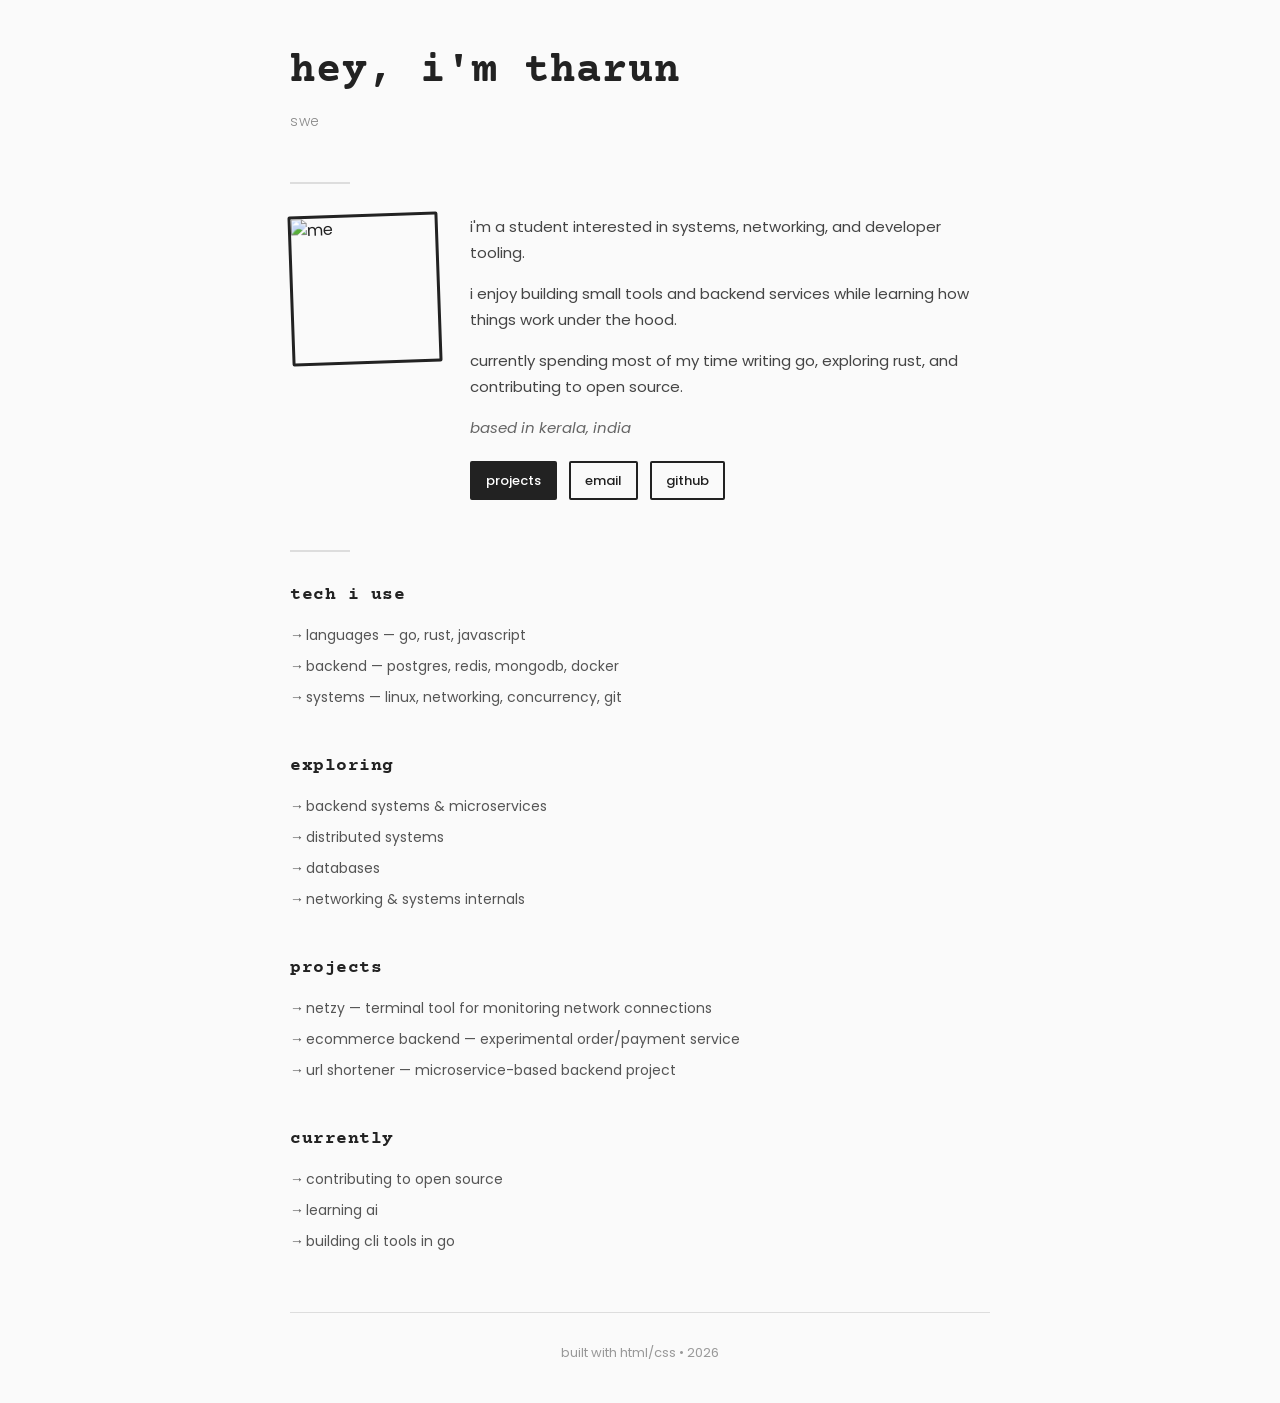
==== index.html @ 9171c6e1 "add gh link" ====
<!DOCTYPE html>
<html lang="en">

<head>
    <meta charset="UTF-8">
    <meta name="viewport" content="width=device-width, initial-scale=1.0">
    <title>yo</title>
    <link rel="preconnect" href="https://fonts.googleapis.com">
    <link rel="preconnect" href="https://fonts.gstatic.com" crossorigin>
    <link
        href="https://fonts.googleapis.com/css2?family=Courier+Prime:wght@400;700&family=Poppins:wght@300;400;600&display=swap"
        rel="stylesheet">
    <style>
        * {
            margin: 0;
            padding: 0;
            box-sizing: border-box;
        }

        body {
            font-family: 'Poppins', sans-serif;
            background-color: #fafafa;
            color: #222;
            padding: 40px 20px;
            line-height: 1.5;
        }

        .wrapper {
            max-width: 700px;
            margin: 0 auto;
        }

        .header {
            margin-bottom: 50px;
        }

        h1 {
            font-size: 42px;
            font-weight: 600;
            margin-bottom: 8px;
            font-family: 'Courier Prime', monospace;
            letter-spacing: 1px;
        }

        .tagline {
            font-size: 14px;
            color: #888;
            font-weight: 300;
            letter-spacing: 0.5px;
        }

        .divider {
            width: 60px;
            height: 2px;
            background-color: #ddd;
            margin: 30px 0;
        }

        .profile-section {
            display: flex;
            gap: 30px;
            align-items: flex-start;
            margin-bottom: 50px;
            flex-wrap: wrap;
        }

        .profile-image {
            width: 150px;
            height: 150px;
            flex-shrink: 0;
            border-radius: 2px;
            overflow: hidden;
            border: 3px solid #222;
            transform: rotate(-2deg);
        }

        .profile-image img {
            width: 100%;
            height: 100%;
            object-fit: cover;
        }

        .bio {
            flex: 1;
            min-width: 250px;
        }

        .bio p {
            font-size: 15px;
            margin-bottom: 16px;
            color: #444;
            line-height: 1.7;
        }

        .bio p strong {
            font-weight: 600;
        }

        .bio p em {
            font-style: italic;
            color: #666;
        }

        .links {
            display: flex;
            gap: 12px;
            flex-wrap: wrap;
            margin-top: 20px;
        }

        .links a {
            display: inline-block;
            padding: 8px 14px;
            background-color: #222;
            color: white;
            text-decoration: none;
            font-size: 13px;
            border-radius: 2px;
            transition: all 0.2s ease;
            font-weight: 500;
            border: 2px solid #222;
        }

        .links a:hover {
            background-color: transparent;
            color: #222;
        }

        .links a.secondary {
            background-color: transparent;
            color: #222;
        }

        .links a.secondary:hover {
            background-color: #222;
            color: white;
        }

        .section {
            margin-bottom: 45px;
        }

        .section-title {
            font-size: 18px;
            font-weight: 600;
            margin-bottom: 16px;
            font-family: 'Courier Prime', monospace;
            letter-spacing: 0.5px;
        }

        .list-item {
            font-size: 14px;
            margin-bottom: 10px;
            color: #555;
            padding-left: 16px;
            position: relative;
        }

        .list-item:before {
            content: "→";
            position: absolute;
            left: 0;
        }

        footer {
            margin-top: 60px;
            padding-top: 30px;
            border-top: 1px solid #ddd;
            text-align: center;
            font-size: 13px;
            color: #999;
        }

        @media (max-width: 600px) {
            h1 {
                font-size: 32px;
            }

            .profile-section {
                flex-direction: column;
                gap: 20px;
            }

            .profile-image {
                width: 120px;
                height: 120px;
            }

            body {
                padding: 30px 16px;
            }
        }
    </style>
</head>

<body>
    <div class="wrapper">
        <div class="header">
            <h1>hey, i'm tharun</h1>
            <div class="tagline">swe</div>
        </div>

        <div class="divider"></div>

        <div class="profile-section">
            <div class="profile-image">
                <img src="https://plus.unsplash.com/premium_photo-1772591032220-140b63612d67?w=200&h=200&fit=crop&auto=format&q=80"
                    alt="me">
            </div>

            <div class="bio">
                <p>i'm a student interested in systems, networking, and developer tooling.</p>
                <p>i enjoy building small tools and backend services while learning how things work under the hood.</p>
                <p>currently spending most of my time writing go, exploring rust, and contributing to open source.</p>

                <p><em>based in kerala, india</em></p>

                <div class="links">
                    <a href="#projects">projects</a>
                    <a href="#contact" class="secondary">email</a>
                    <a href="https://github.com/tharunn0" class="secondary">github</a>
                </div>
            </div>
        </div>

        <div class="divider"></div>

        <div class="section">
            <div class="section-title">tech i use</div>
            <div class="list-item">languages — go, rust, javascript</div>
            <div class="list-item">backend — postgres, redis, mongodb, docker</div>
            <div class="list-item">systems — linux, networking, concurrency, git</div>
        </div>

        <div class="section">
            <div class="section-title">exploring</div>
            <div class="list-item">backend systems & microservices</div>
            <div class="list-item">distributed systems</div>
            <div class="list-item">databases</div>
            <div class="list-item">networking & systems internals</div>
        </div>

        <div class="section">
            <div class="section-title">projects</div>
            <div class="list-item">netzy — terminal tool for monitoring network connections</div>
            <div class="list-item">ecommerce backend — experimental order/payment service</div>
            <div class="list-item">url shortener — microservice-based backend project</div>
        </div>

        <div class="section">
            <div class="section-title">currently</div>
            <div class="list-item">contributing to open source</div>
            <div class="list-item">learning ai</div>
            <div class="list-item">building cli tools in go</div>
        </div>

        <footer>
            <p>built with html/css • 2026</p>
        </footer>
    </div>
</body>

</html>
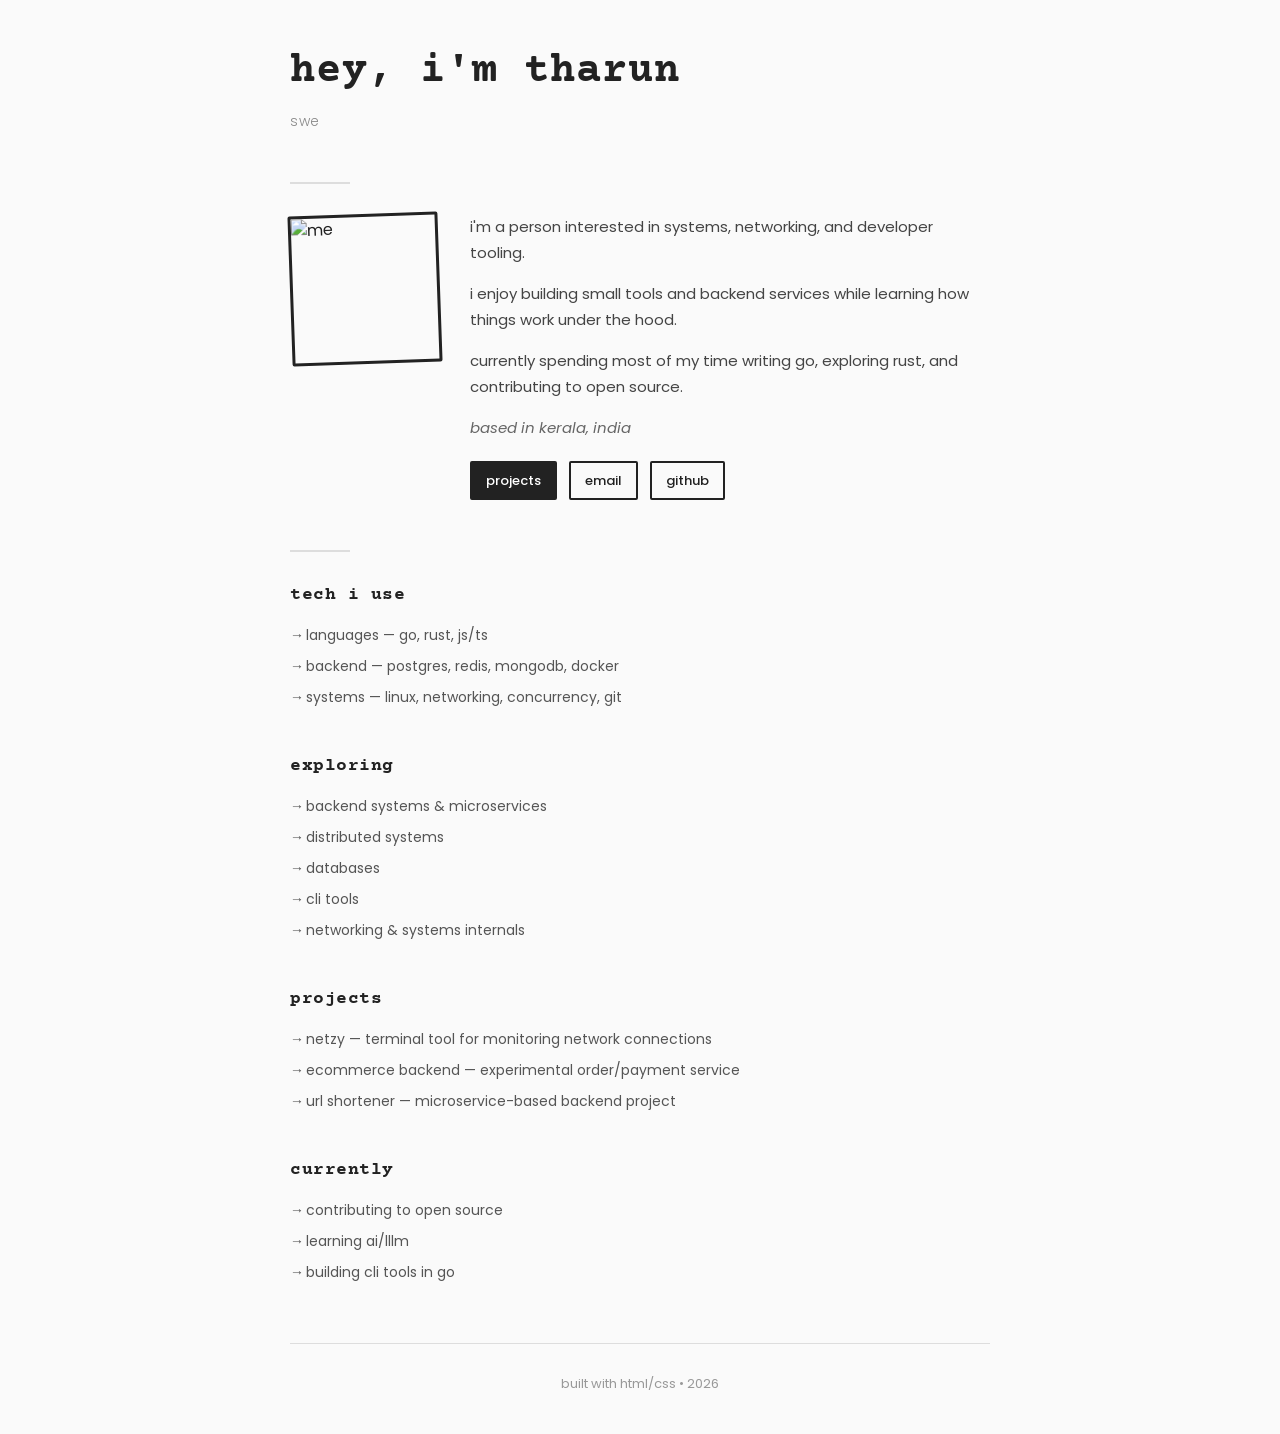
==== commit 68aec7cf: "Update profile details in index.html" ====
--- a/index.html
+++ b/index.html
@@ -4,7 +4,7 @@
 <head>
     <meta charset="UTF-8">
     <meta name="viewport" content="width=device-width, initial-scale=1.0">
-    <title>yo</title>
+    <title>Profile</title>
     <link rel="preconnect" href="https://fonts.googleapis.com">
     <link rel="preconnect" href="https://fonts.gstatic.com" crossorigin>
     <link
@@ -209,7 +209,7 @@
             </div>
 
             <div class="bio">
-                <p>i'm a student interested in systems, networking, and developer tooling.</p>
+                <p>i'm a person interested in systems, networking, and developer tooling.</p>
                 <p>i enjoy building small tools and backend services while learning how things work under the hood.</p>
                 <p>currently spending most of my time writing go, exploring rust, and contributing to open source.</p>
 
@@ -218,7 +218,12 @@
                 <div class="links">
                     <a href="#projects">projects</a>
                     <a href="#contact" class="secondary">email</a>
-                    <a href="https://github.com/tharunn0" class="secondary">github</a>
+                    <a href="https://github.com/tharunn0"
+                       class="secondary"
+                       target="_blank"
+                       rel="noopener noreferrer">
+                       github
+                    </a>
                 </div>
             </div>
         </div>
@@ -227,7 +232,7 @@
 
         <div class="section">
             <div class="section-title">tech i use</div>
-            <div class="list-item">languages — go, rust, javascript</div>
+            <div class="list-item">languages — go, rust, js/ts</div>
             <div class="list-item">backend — postgres, redis, mongodb, docker</div>
             <div class="list-item">systems — linux, networking, concurrency, git</div>
         </div>
@@ -237,6 +242,7 @@
             <div class="list-item">backend systems & microservices</div>
             <div class="list-item">distributed systems</div>
             <div class="list-item">databases</div>
+            <div class="list-item">cli tools</div>
             <div class="list-item">networking & systems internals</div>
         </div>
 
@@ -250,7 +256,7 @@
         <div class="section">
             <div class="section-title">currently</div>
             <div class="list-item">contributing to open source</div>
-            <div class="list-item">learning ai</div>
+            <div class="list-item">learning ai/lllm</div>
             <div class="list-item">building cli tools in go</div>
         </div>
 
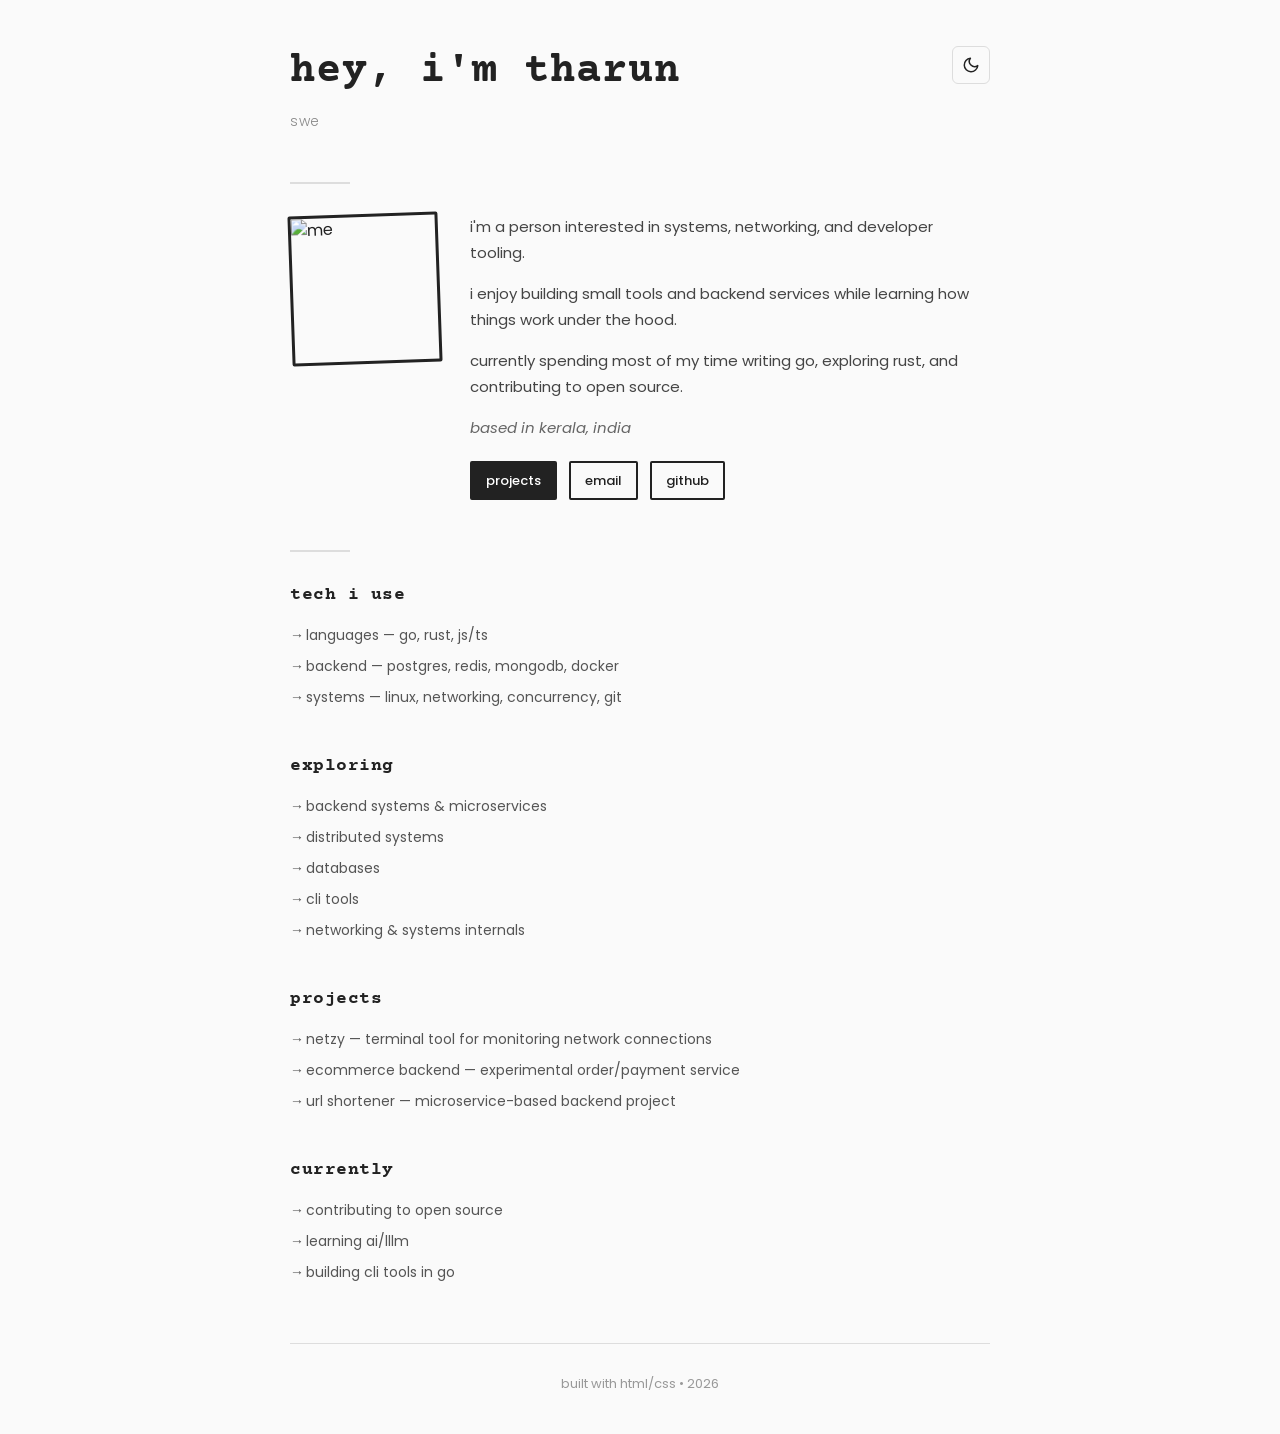
==== commit b7876324: "feat: implement dark mode support with a toggle button and external CSS file" ====
--- a/index.html
+++ b/index.html
@@ -10,194 +10,45 @@
     <link
         href="https://fonts.googleapis.com/css2?family=Courier+Prime:wght@400;700&family=Poppins:wght@300;400;600&display=swap"
         rel="stylesheet">
-    <style>
-        * {
-            margin: 0;
-            padding: 0;
-            box-sizing: border-box;
+    <link rel="stylesheet" href="styles.css">
+    <script>
+        // Inline script to prevent theme flash (FOUC)
+        const savedTheme = localStorage.getItem('theme');
+        const systemPrefersDark = window.matchMedia('(prefers-color-scheme: dark)').matches;
+        
+        if (savedTheme === 'dark' || (!savedTheme && systemPrefersDark)) {
+            document.documentElement.setAttribute('data-theme', 'dark');
+        } else {
+            document.documentElement.setAttribute('data-theme', 'light');
         }
-
-        body {
-            font-family: 'Poppins', sans-serif;
-            background-color: #fafafa;
-            color: #222;
-            padding: 40px 20px;
-            line-height: 1.5;
-        }
-
-        .wrapper {
-            max-width: 700px;
-            margin: 0 auto;
-        }
-
-        .header {
-            margin-bottom: 50px;
-        }
-
-        h1 {
-            font-size: 42px;
-            font-weight: 600;
-            margin-bottom: 8px;
-            font-family: 'Courier Prime', monospace;
-            letter-spacing: 1px;
-        }
-
-        .tagline {
-            font-size: 14px;
-            color: #888;
-            font-weight: 300;
-            letter-spacing: 0.5px;
-        }
-
-        .divider {
-            width: 60px;
-            height: 2px;
-            background-color: #ddd;
-            margin: 30px 0;
-        }
-
-        .profile-section {
-            display: flex;
-            gap: 30px;
-            align-items: flex-start;
-            margin-bottom: 50px;
-            flex-wrap: wrap;
-        }
-
-        .profile-image {
-            width: 150px;
-            height: 150px;
-            flex-shrink: 0;
-            border-radius: 2px;
-            overflow: hidden;
-            border: 3px solid #222;
-            transform: rotate(-2deg);
-        }
-
-        .profile-image img {
-            width: 100%;
-            height: 100%;
-            object-fit: cover;
-        }
-
-        .bio {
-            flex: 1;
-            min-width: 250px;
-        }
-
-        .bio p {
-            font-size: 15px;
-            margin-bottom: 16px;
-            color: #444;
-            line-height: 1.7;
-        }
-
-        .bio p strong {
-            font-weight: 600;
-        }
-
-        .bio p em {
-            font-style: italic;
-            color: #666;
-        }
-
-        .links {
-            display: flex;
-            gap: 12px;
-            flex-wrap: wrap;
-            margin-top: 20px;
-        }
-
-        .links a {
-            display: inline-block;
-            padding: 8px 14px;
-            background-color: #222;
-            color: white;
-            text-decoration: none;
-            font-size: 13px;
-            border-radius: 2px;
-            transition: all 0.2s ease;
-            font-weight: 500;
-            border: 2px solid #222;
-        }
-
-        .links a:hover {
-            background-color: transparent;
-            color: #222;
-        }
-
-        .links a.secondary {
-            background-color: transparent;
-            color: #222;
-        }
-
-        .links a.secondary:hover {
-            background-color: #222;
-            color: white;
-        }
-
-        .section {
-            margin-bottom: 45px;
-        }
-
-        .section-title {
-            font-size: 18px;
-            font-weight: 600;
-            margin-bottom: 16px;
-            font-family: 'Courier Prime', monospace;
-            letter-spacing: 0.5px;
-        }
-
-        .list-item {
-            font-size: 14px;
-            margin-bottom: 10px;
-            color: #555;
-            padding-left: 16px;
-            position: relative;
-        }
-
-        .list-item:before {
-            content: "→";
-            position: absolute;
-            left: 0;
-        }
-
-        footer {
-            margin-top: 60px;
-            padding-top: 30px;
-            border-top: 1px solid #ddd;
-            text-align: center;
-            font-size: 13px;
-            color: #999;
-        }
-
-        @media (max-width: 600px) {
-            h1 {
-                font-size: 32px;
-            }
-
-            .profile-section {
-                flex-direction: column;
-                gap: 20px;
-            }
-
-            .profile-image {
-                width: 120px;
-                height: 120px;
-            }
-
-            body {
-                padding: 30px 16px;
-            }
-        }
-    </style>
+    </script>
 </head>
 
 <body>
     <div class="wrapper">
         <div class="header">
-            <h1>hey, i'm tharun</h1>
-            <div class="tagline">swe</div>
+            <div class="header-text">
+                <h1>hey, i'm tharun</h1>
+                <div class="tagline">swe</div>
+            </div>
+            <button id="theme-toggle" class="theme-toggle" aria-label="Toggle theme">
+                <!-- Moon icon (shows in light mode) -->
+                <svg class="moon-icon" xmlns="http://www.w3.org/2000/svg" viewBox="0 0 24 24">
+                    <path d="M21 12.79A9 9 0 1 1 11.21 3 7 7 0 0 0 21 12.79z"></path>
+                </svg>
+                <!-- Sun icon (shows in dark mode) -->
+                <svg class="sun-icon" xmlns="http://www.w3.org/2000/svg" viewBox="0 0 24 24">
+                    <circle cx="12" cy="12" r="5"></circle>
+                    <line x1="12" y1="1" x2="12" y2="3"></line>
+                    <line x1="12" y1="21" x2="12" y2="23"></line>
+                    <line x1="4.22" y1="4.22" x2="5.64" y2="5.64"></line>
+                    <line x1="18.36" y1="18.36" x2="19.78" y2="19.78"></line>
+                    <line x1="1" y1="12" x2="3" y2="12"></line>
+                    <line x1="21" y1="12" x2="23" y2="12"></line>
+                    <line x1="4.22" y1="19.78" x2="5.64" y2="18.36"></line>
+                    <line x1="18.36" y1="5.64" x2="19.78" y2="4.22"></line>
+                </svg>
+            </button>
         </div>
 
         <div class="divider"></div>
@@ -264,6 +115,19 @@
             <p>built with html/css • 2026</p>
         </footer>
     </div>
+    <script>
+        document.addEventListener('DOMContentLoaded', () => {
+            const themeToggleBtn = document.getElementById('theme-toggle');
+            
+            themeToggleBtn.addEventListener('click', () => {
+                const currentTheme = document.documentElement.getAttribute('data-theme');
+                const newTheme = currentTheme === 'dark' ? 'light' : 'dark';
+                
+                document.documentElement.setAttribute('data-theme', newTheme);
+                localStorage.setItem('theme', newTheme);
+            });
+        });
+    </script>
 </body>
 
 </html>
--- a/styles.css
+++ b/styles.css
@@ -0,0 +1,272 @@
+:root {
+    --bg-color: #fafafa;
+    --text-color: #222222;
+    --text-muted: #888888;
+    --text-secondary: #444444;
+    --text-italic: #666666;
+    --border-color: #dddddd;
+    --list-item-color: #555555;
+    --footer-text: #999999;
+    --button-bg: #222222;
+    --button-text: #ffffff;
+    --transition-speed: 0.3s;
+}
+
+[data-theme="dark"] {
+    --bg-color: #0e1117;
+    --text-color: #f3f4f6;
+    --text-muted: #9ca3af;
+    --text-secondary: #d1d5db;
+    --text-italic: #9ca3af;
+    --border-color: #2d3139;
+    --list-item-color: #9ca3af;
+    --footer-text: #6b7280;
+    --button-bg: #f3f4f6;
+    --button-text: #0e1117;
+}
+
+* {
+    margin: 0;
+    padding: 0;
+    box-sizing: border-box;
+    transition: background-color var(--transition-speed) ease, 
+                border-color var(--transition-speed) ease, 
+                color var(--transition-speed) ease;
+}
+
+body {
+    font-family: 'Poppins', sans-serif;
+    background-color: var(--bg-color);
+    color: var(--text-color);
+    padding: 40px 20px;
+    line-height: 1.5;
+}
+
+.wrapper {
+    max-width: 700px;
+    margin: 0 auto;
+}
+
+.header {
+    margin-bottom: 50px;
+    display: flex;
+    justify-content: space-between;
+    align-items: flex-start;
+    gap: 20px;
+}
+
+h1 {
+    font-size: 42px;
+    font-weight: 600;
+    margin-bottom: 8px;
+    font-family: 'Courier Prime', monospace;
+    letter-spacing: 1px;
+}
+
+.tagline {
+    font-size: 14px;
+    color: var(--text-muted);
+    font-weight: 300;
+    letter-spacing: 0.5px;
+}
+
+/* Theme Toggle Button */
+.theme-toggle {
+    background: transparent;
+    border: 1px solid var(--border-color);
+    color: var(--text-color);
+    width: 38px;
+    height: 38px;
+    border-radius: 6px;
+    display: flex;
+    align-items: center;
+    justify-content: center;
+    cursor: pointer;
+    transition: all var(--transition-speed) ease;
+    padding: 0;
+    flex-shrink: 0;
+    margin-top: 6px;
+}
+
+.theme-toggle:hover {
+    background-color: var(--border-color);
+    color: var(--text-color);
+    transform: translateY(-1px);
+}
+
+.theme-toggle:active {
+    transform: translateY(0);
+}
+
+.theme-toggle svg {
+    width: 18px;
+    height: 18px;
+    fill: none;
+    stroke: currentColor;
+    stroke-width: 2;
+    stroke-linecap: round;
+    stroke-linejoin: round;
+    transition: transform 0.5s cubic-bezier(0.4, 0, 0.2, 1);
+}
+
+/* Toggle icon visibility depending on theme */
+html[data-theme="dark"] .theme-toggle .moon-icon {
+    display: none;
+}
+
+html:not([data-theme="dark"]) .theme-toggle .sun-icon {
+    display: none;
+}
+
+.theme-toggle:hover svg {
+    transform: rotate(15deg);
+}
+
+.divider {
+    width: 60px;
+    height: 2px;
+    background-color: var(--border-color);
+    margin: 30px 0;
+}
+
+.profile-section {
+    display: flex;
+    gap: 30px;
+    align-items: flex-start;
+    margin-bottom: 50px;
+    flex-wrap: wrap;
+}
+
+.profile-image {
+    width: 150px;
+    height: 150px;
+    flex-shrink: 0;
+    border-radius: 2px;
+    overflow: hidden;
+    border: 3px solid var(--text-color);
+    transform: rotate(-2deg);
+}
+
+.profile-image img {
+    width: 100%;
+    height: 100%;
+    object-fit: cover;
+}
+
+.bio {
+    flex: 1;
+    min-width: 250px;
+}
+
+.bio p {
+    font-size: 15px;
+    margin-bottom: 16px;
+    color: var(--text-secondary);
+    line-height: 1.7;
+}
+
+.bio p strong {
+    font-weight: 600;
+}
+
+.bio p em {
+    font-style: italic;
+    color: var(--text-italic);
+}
+
+.links {
+    display: flex;
+    gap: 12px;
+    flex-wrap: wrap;
+    margin-top: 20px;
+}
+
+.links a {
+    display: inline-block;
+    padding: 8px 14px;
+    background-color: var(--button-bg);
+    color: var(--button-text);
+    text-decoration: none;
+    font-size: 13px;
+    border-radius: 2px;
+    font-weight: 500;
+    border: 2px solid var(--button-bg);
+}
+
+.links a:hover {
+    background-color: transparent;
+    color: var(--button-bg);
+}
+
+.links a.secondary {
+    background-color: transparent;
+    color: var(--button-bg);
+}
+
+.links a.secondary:hover {
+    background-color: var(--button-bg);
+    color: var(--button-text);
+}
+
+.section {
+    margin-bottom: 45px;
+}
+
+.section-title {
+    font-size: 18px;
+    font-weight: 600;
+    margin-bottom: 16px;
+    font-family: 'Courier Prime', monospace;
+    letter-spacing: 0.5px;
+}
+
+.list-item {
+    font-size: 14px;
+    margin-bottom: 10px;
+    color: var(--list-item-color);
+    padding-left: 16px;
+    position: relative;
+}
+
+.list-item:before {
+    content: "→";
+    position: absolute;
+    left: 0;
+}
+
+footer {
+    margin-top: 60px;
+    padding-top: 30px;
+    border-top: 1px solid var(--border-color);
+    text-align: center;
+    font-size: 13px;
+    color: var(--footer-text);
+}
+
+@media (max-width: 600px) {
+    h1 {
+        font-size: 32px;
+    }
+
+    .header {
+        margin-bottom: 30px;
+    }
+
+    .theme-toggle {
+        margin-top: 0px;
+    }
+
+    .profile-section {
+        flex-direction: column;
+        gap: 20px;
+    }
+
+    .profile-image {
+        width: 120px;
+        height: 120px;
+    }
+
+    body {
+        padding: 30px 16px;
+    }
+}
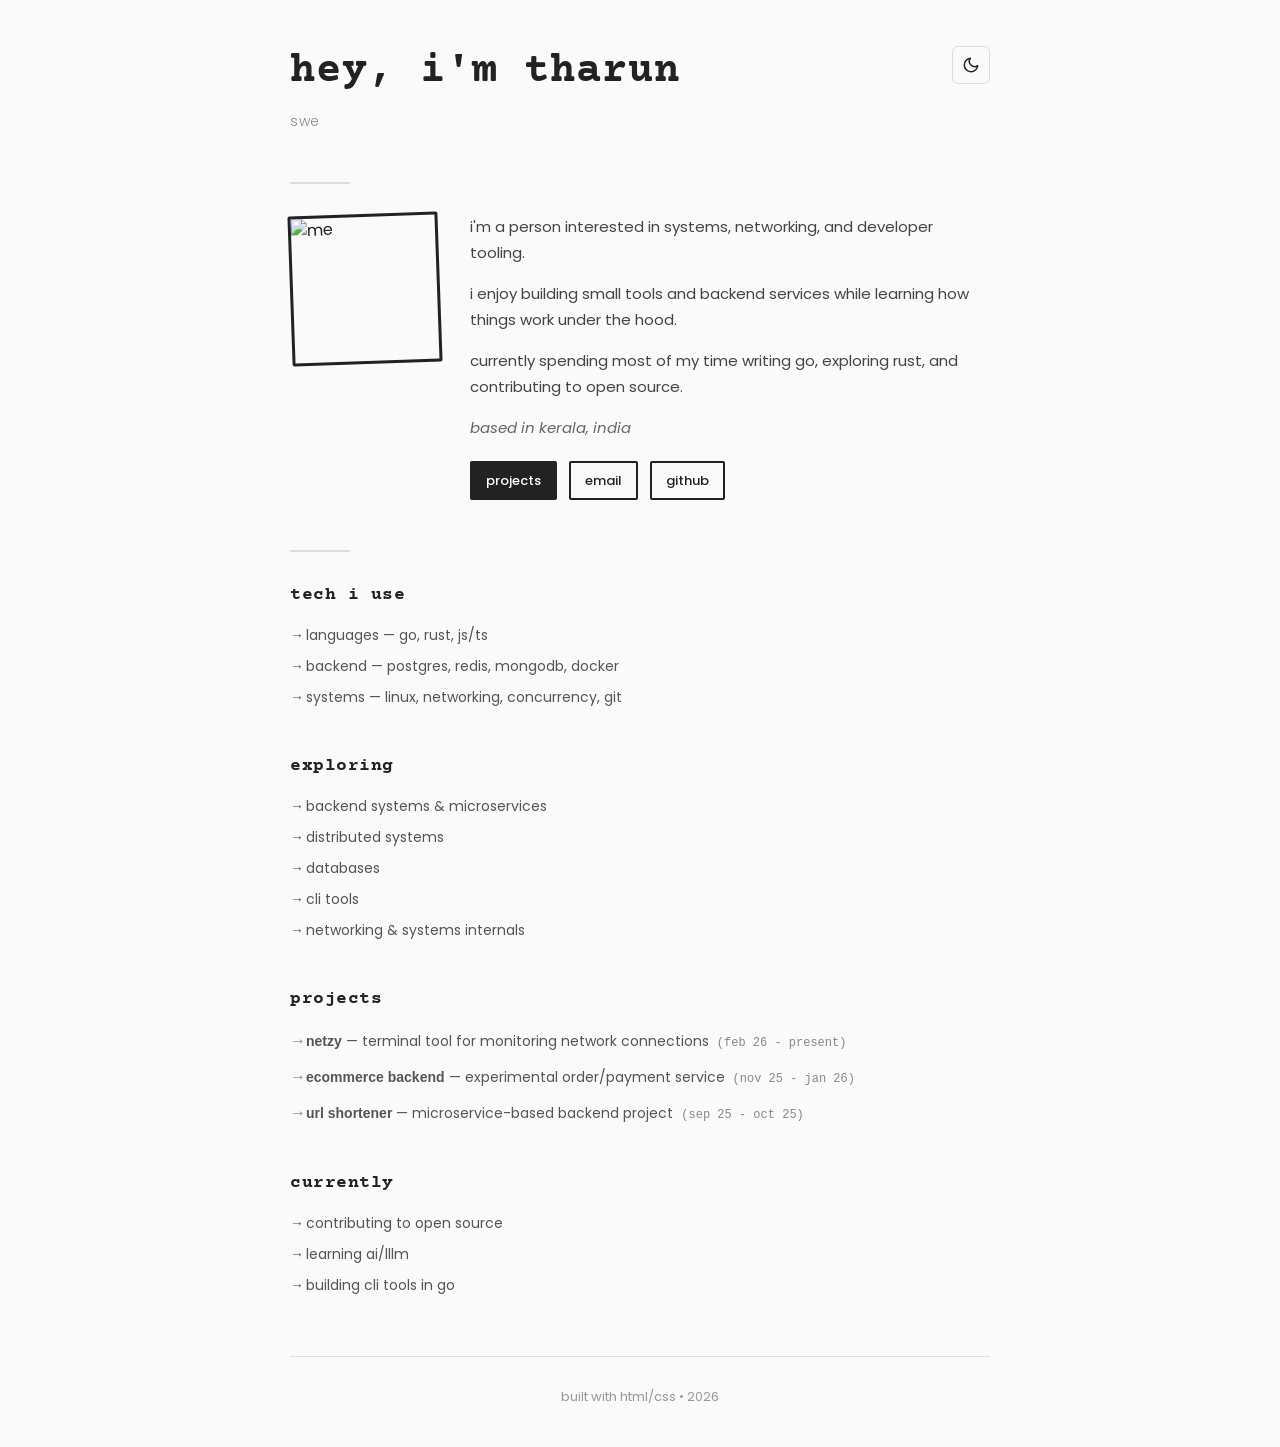
==== commit 823f1614: "feat: add project detail pages and update stylesheet to include project showcase components" ====
--- a/index.html
+++ b/index.html
@@ -99,9 +99,24 @@
 
         <div class="section">
             <div class="section-title">projects</div>
-            <div class="list-item">netzy — terminal tool for monitoring network connections</div>
-            <div class="list-item">ecommerce backend — experimental order/payment service</div>
-            <div class="list-item">url shortener — microservice-based backend project</div>
+            <div class="project-item">
+                <a href="netzy.html" class="project-link">
+                    <span class="project-name">netzy</span>
+                    <span class="project-meta">— terminal tool for monitoring network connections <span class="project-time">(feb 26 - present)</span></span>
+                </a>
+            </div>
+            <div class="project-item">
+                <a href="ecommerce-backend.html" class="project-link">
+                    <span class="project-name">ecommerce backend</span>
+                    <span class="project-meta">— experimental order/payment service <span class="project-time">(nov 25 - jan 26)</span></span>
+                </a>
+            </div>
+            <div class="project-item">
+                <a href="url-shortener.html" class="project-link">
+                    <span class="project-name">url shortener</span>
+                    <span class="project-meta">— microservice-based backend project <span class="project-time">(sep 25 - oct 25)</span></span>
+                </a>
+            </div>
         </div>
 
         <div class="section">
--- a/styles.css
+++ b/styles.css
@@ -243,6 +243,76 @@
     color: var(--footer-text);
 }
 
+/* Project detail page styles */
+.back-link {
+    margin-bottom: 25px;
+}
+
+.back-link a {
+    color: var(--text-muted);
+    text-decoration: none;
+    font-size: 13px;
+    font-family: 'Courier Prime', monospace;
+    font-weight: 700;
+    transition: color var(--transition-speed) ease;
+}
+
+.back-link a:hover {
+    color: var(--text-color);
+}
+
+.project-desc {
+    font-size: 15px;
+    line-height: 1.75;
+    color: var(--text-secondary);
+    margin-bottom: 10px;
+}
+
+/* Home page project items */
+.project-item {
+    margin-bottom: 12px;
+    padding-left: 16px;
+    position: relative;
+}
+
+.project-item:before {
+    content: "→";
+    position: absolute;
+    left: 0;
+    color: var(--text-muted);
+}
+
+.project-link {
+    text-decoration: none;
+    color: var(--list-item-color);
+    font-size: 14px;
+    display: inline-block;
+    transition: color var(--transition-speed) ease;
+}
+
+.project-link:hover {
+    color: var(--text-color);
+}
+
+.project-name {
+    font-weight: 600;
+}
+
+.project-meta {
+    color: var(--list-item-color);
+}
+
+.project-link:hover .project-meta {
+    color: var(--text-secondary);
+}
+
+.project-time {
+    font-family: 'Courier Prime', monospace;
+    font-size: 12px;
+    color: var(--text-muted);
+    margin-left: 4px;
+}
+
 @media (max-width: 600px) {
     h1 {
         font-size: 32px;
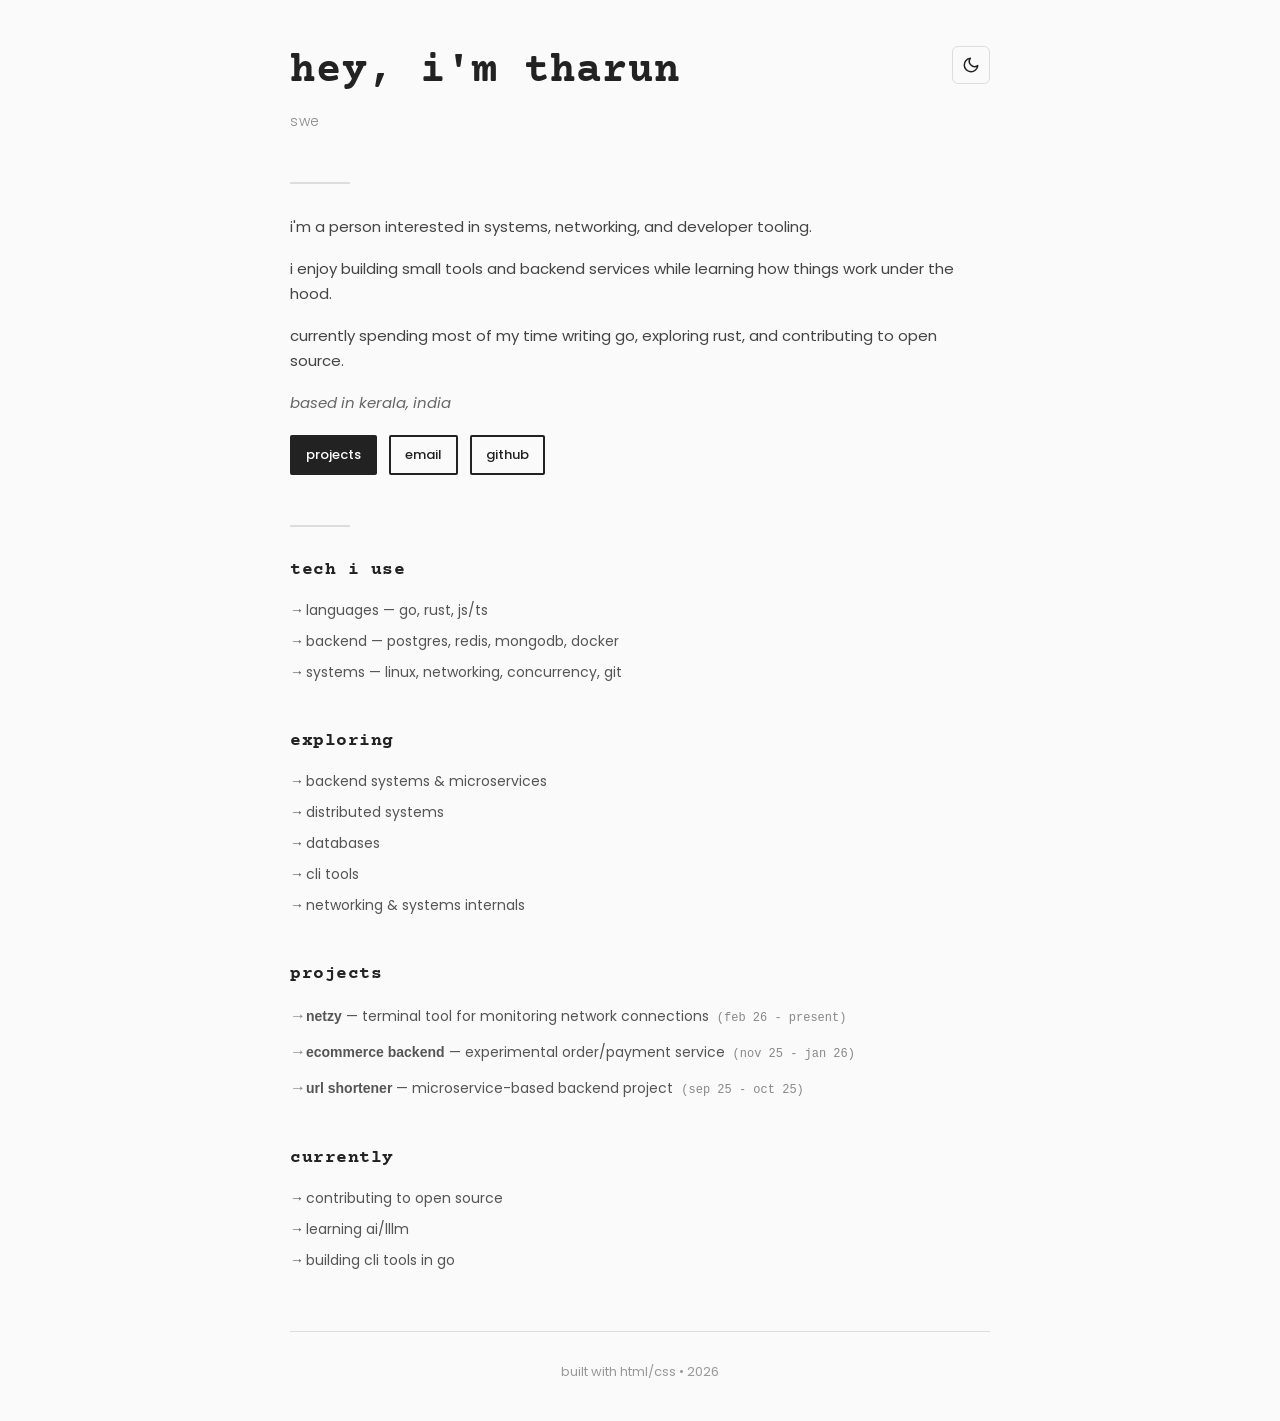
==== commit fe0d62b7: "Remove profile picture area" ====
--- a/index.html
+++ b/index.html
@@ -54,11 +54,6 @@
         <div class="divider"></div>
 
         <div class="profile-section">
-            <div class="profile-image">
-                <img src="https://plus.unsplash.com/premium_photo-1772591032220-140b63612d67?w=200&h=200&fit=crop&auto=format&q=80"
-                    alt="me">
-            </div>
-
             <div class="bio">
                 <p>i'm a person interested in systems, networking, and developer tooling.</p>
                 <p>i enjoy building small tools and backend services while learning how things work under the hood.</p>
--- a/styles.css
+++ b/styles.css
@@ -130,27 +130,7 @@
 }
 
 .profile-section {
-    display: flex;
-    gap: 30px;
-    align-items: flex-start;
     margin-bottom: 50px;
-    flex-wrap: wrap;
-}
-
-.profile-image {
-    width: 150px;
-    height: 150px;
-    flex-shrink: 0;
-    border-radius: 2px;
-    overflow: hidden;
-    border: 3px solid var(--text-color);
-    transform: rotate(-2deg);
-}
-
-.profile-image img {
-    width: 100%;
-    height: 100%;
-    object-fit: cover;
 }
 
 .bio {
@@ -326,15 +306,7 @@
         margin-top: 0px;
     }
 
-    .profile-section {
-        flex-direction: column;
-        gap: 20px;
-    }
-
-    .profile-image {
-        width: 120px;
-        height: 120px;
-    }
+
 
     body {
         padding: 30px 16px;
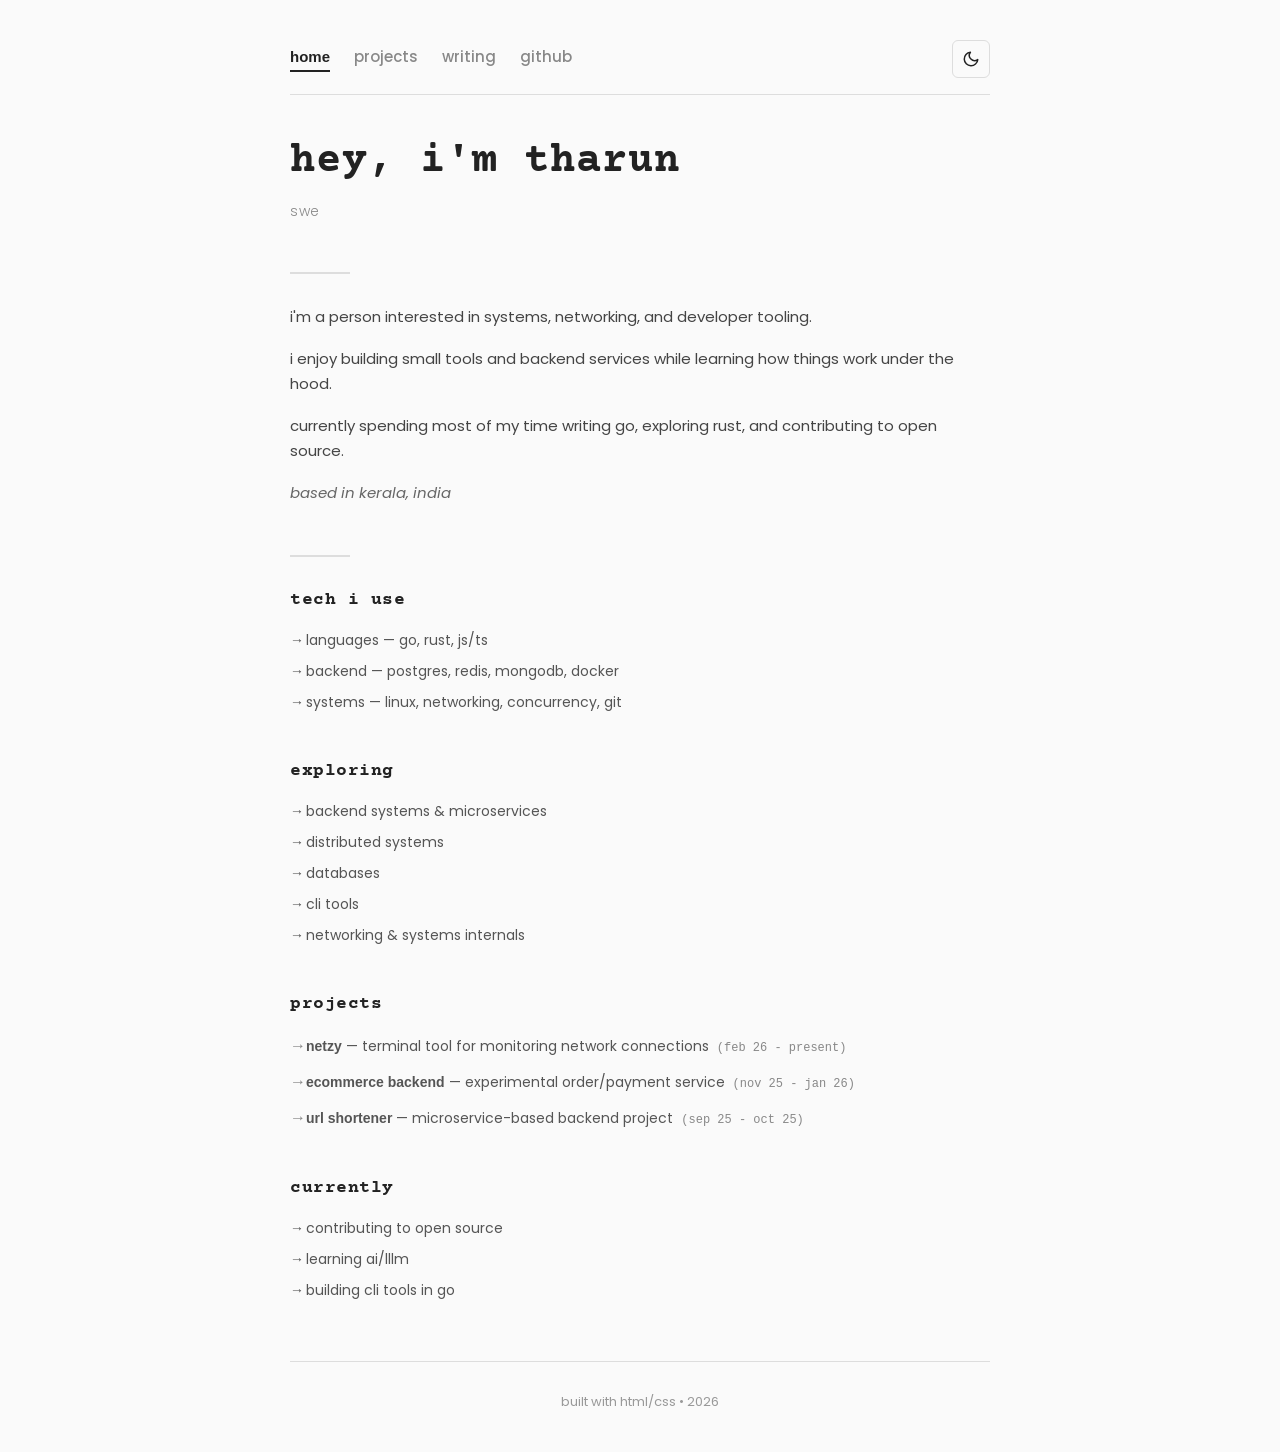
==== commit d7f39485: "refactor" ====
--- a/index.html
+++ b/index.html
@@ -26,10 +26,12 @@
 
 <body>
     <div class="wrapper">
-        <div class="header">
-            <div class="header-text">
-                <h1>hey, i'm tharun</h1>
-                <div class="tagline">swe</div>
+        <nav class="top-nav">
+            <div class="nav-links">
+                <a href="index.html" class="nav-link active">home</a>
+                <a href="projects.html" class="nav-link">projects</a>
+                <a href="writing.html" class="nav-link">writing</a>
+                <a href="https://github.com/tharunn0" class="nav-link" target="_blank" rel="noopener noreferrer">github</a>
             </div>
             <button id="theme-toggle" class="theme-toggle" aria-label="Toggle theme">
                 <!-- Moon icon (shows in light mode) -->
@@ -49,6 +51,13 @@
                     <line x1="18.36" y1="5.64" x2="19.78" y2="4.22"></line>
                 </svg>
             </button>
+        </nav>
+
+        <div class="header">
+            <div class="header-text">
+                <h1>hey, i'm tharun</h1>
+                <div class="tagline">swe</div>
+            </div>
         </div>
 
         <div class="divider"></div>
@@ -60,17 +69,6 @@
                 <p>currently spending most of my time writing go, exploring rust, and contributing to open source.</p>
 
                 <p><em>based in kerala, india</em></p>
-
-                <div class="links">
-                    <a href="#projects">projects</a>
-                    <a href="#contact" class="secondary">email</a>
-                    <a href="https://github.com/tharunn0"
-                       class="secondary"
-                       target="_blank"
-                       rel="noopener noreferrer">
-                       github
-                    </a>
-                </div>
             </div>
         </div>
 
--- a/styles.css
+++ b/styles.css
@@ -47,6 +47,45 @@
     margin: 0 auto;
 }
 
+.top-nav {
+    display: flex;
+    justify-content: space-between;
+    align-items: center;
+    margin-bottom: 35px;
+    padding-bottom: 16px;
+    border-bottom: 1px solid var(--border-color);
+}
+
+.nav-links {
+    display: flex;
+    gap: 24px;
+    align-items: center;
+}
+
+.nav-link {
+    font-size: 15px;
+    color: var(--text-muted);
+    text-decoration: none;
+    font-weight: 500;
+    transition: color var(--transition-speed) ease, border-color var(--transition-speed) ease;
+    padding-bottom: 2px;
+    border-bottom: 2px solid transparent;
+}
+
+.nav-link:hover {
+    color: var(--text-color);
+}
+
+.nav-link.active {
+    color: var(--text-color);
+    font-weight: 600;
+    border-bottom-color: var(--text-color);
+}
+
+.top-nav .theme-toggle {
+    margin-top: 0;
+}
+
 .header {
     margin-bottom: 50px;
     display: flex;
@@ -302,11 +341,13 @@
         margin-bottom: 30px;
     }
 
-    .theme-toggle {
-        margin-top: 0px;
-    }
-
-
+    .nav-links {
+        gap: 16px;
+    }
+
+    .nav-link {
+        font-size: 14px;
+    }
 
     body {
         padding: 30px 16px;
